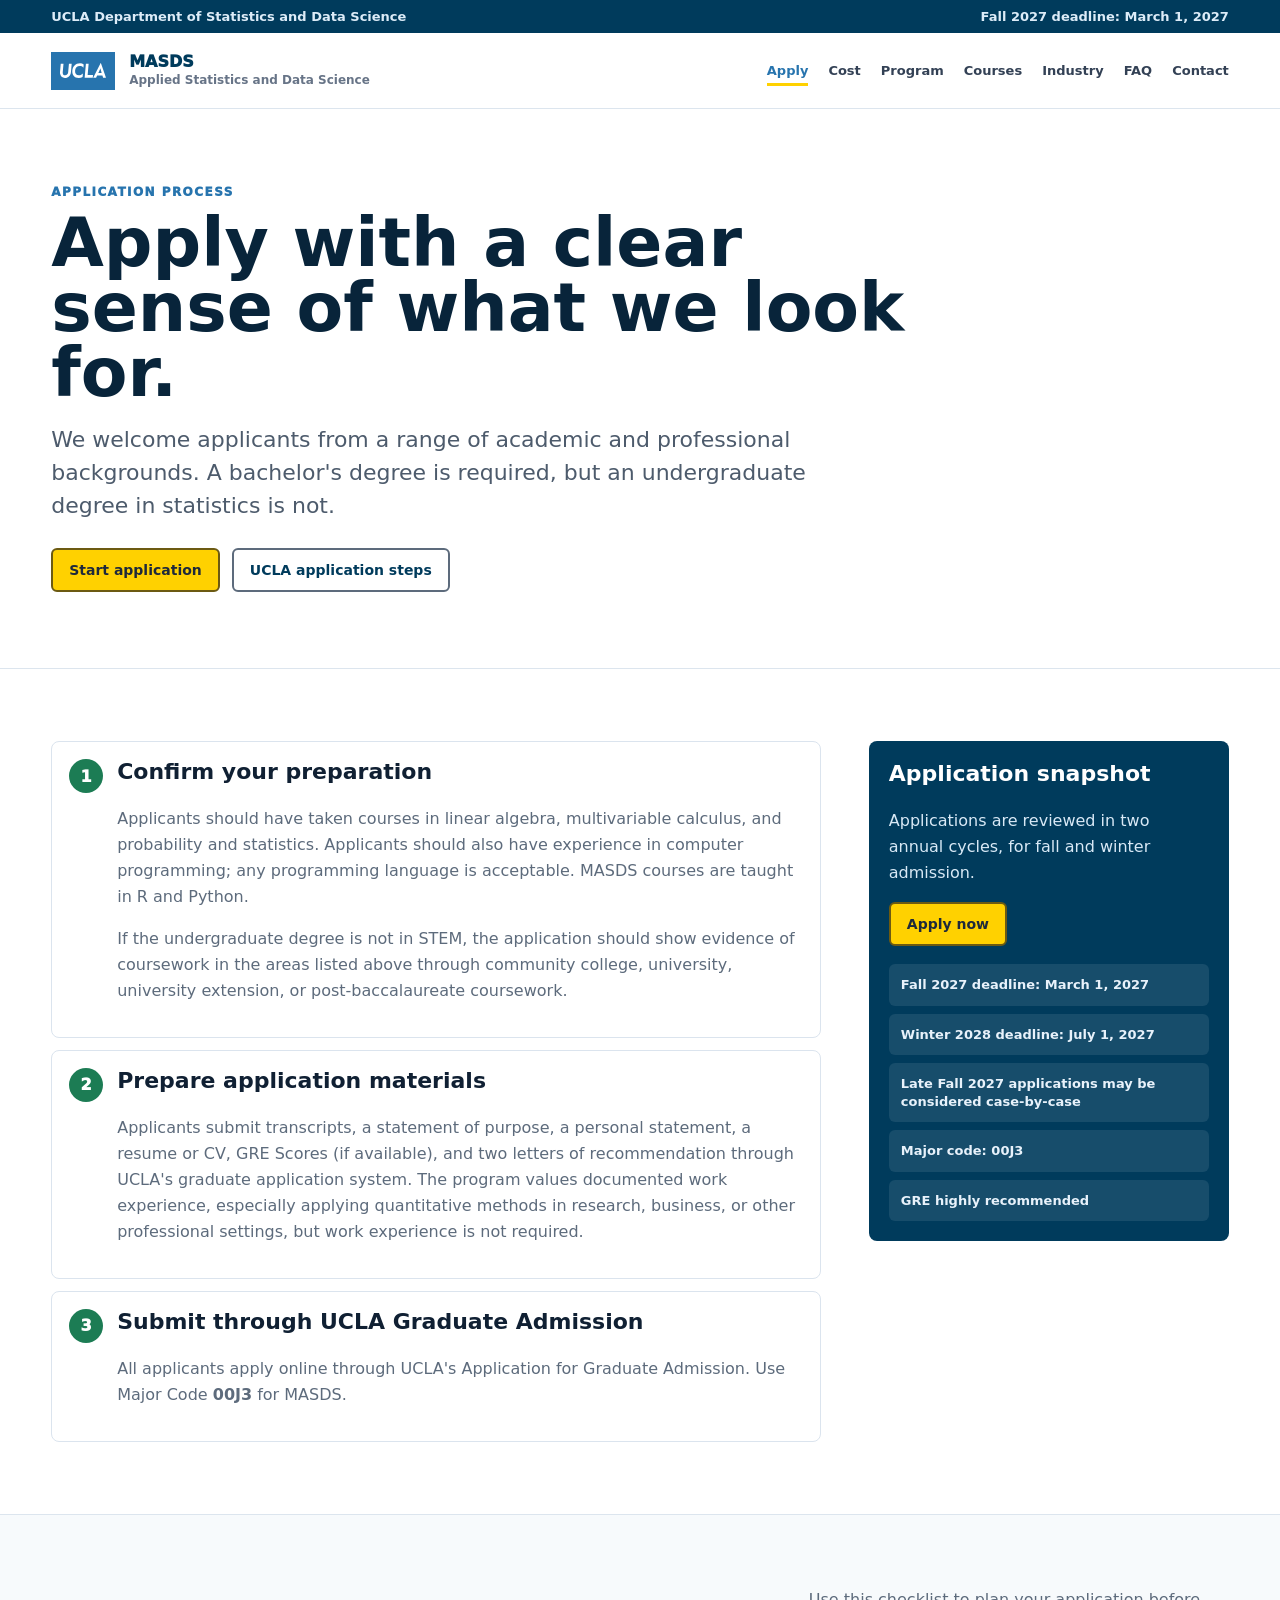
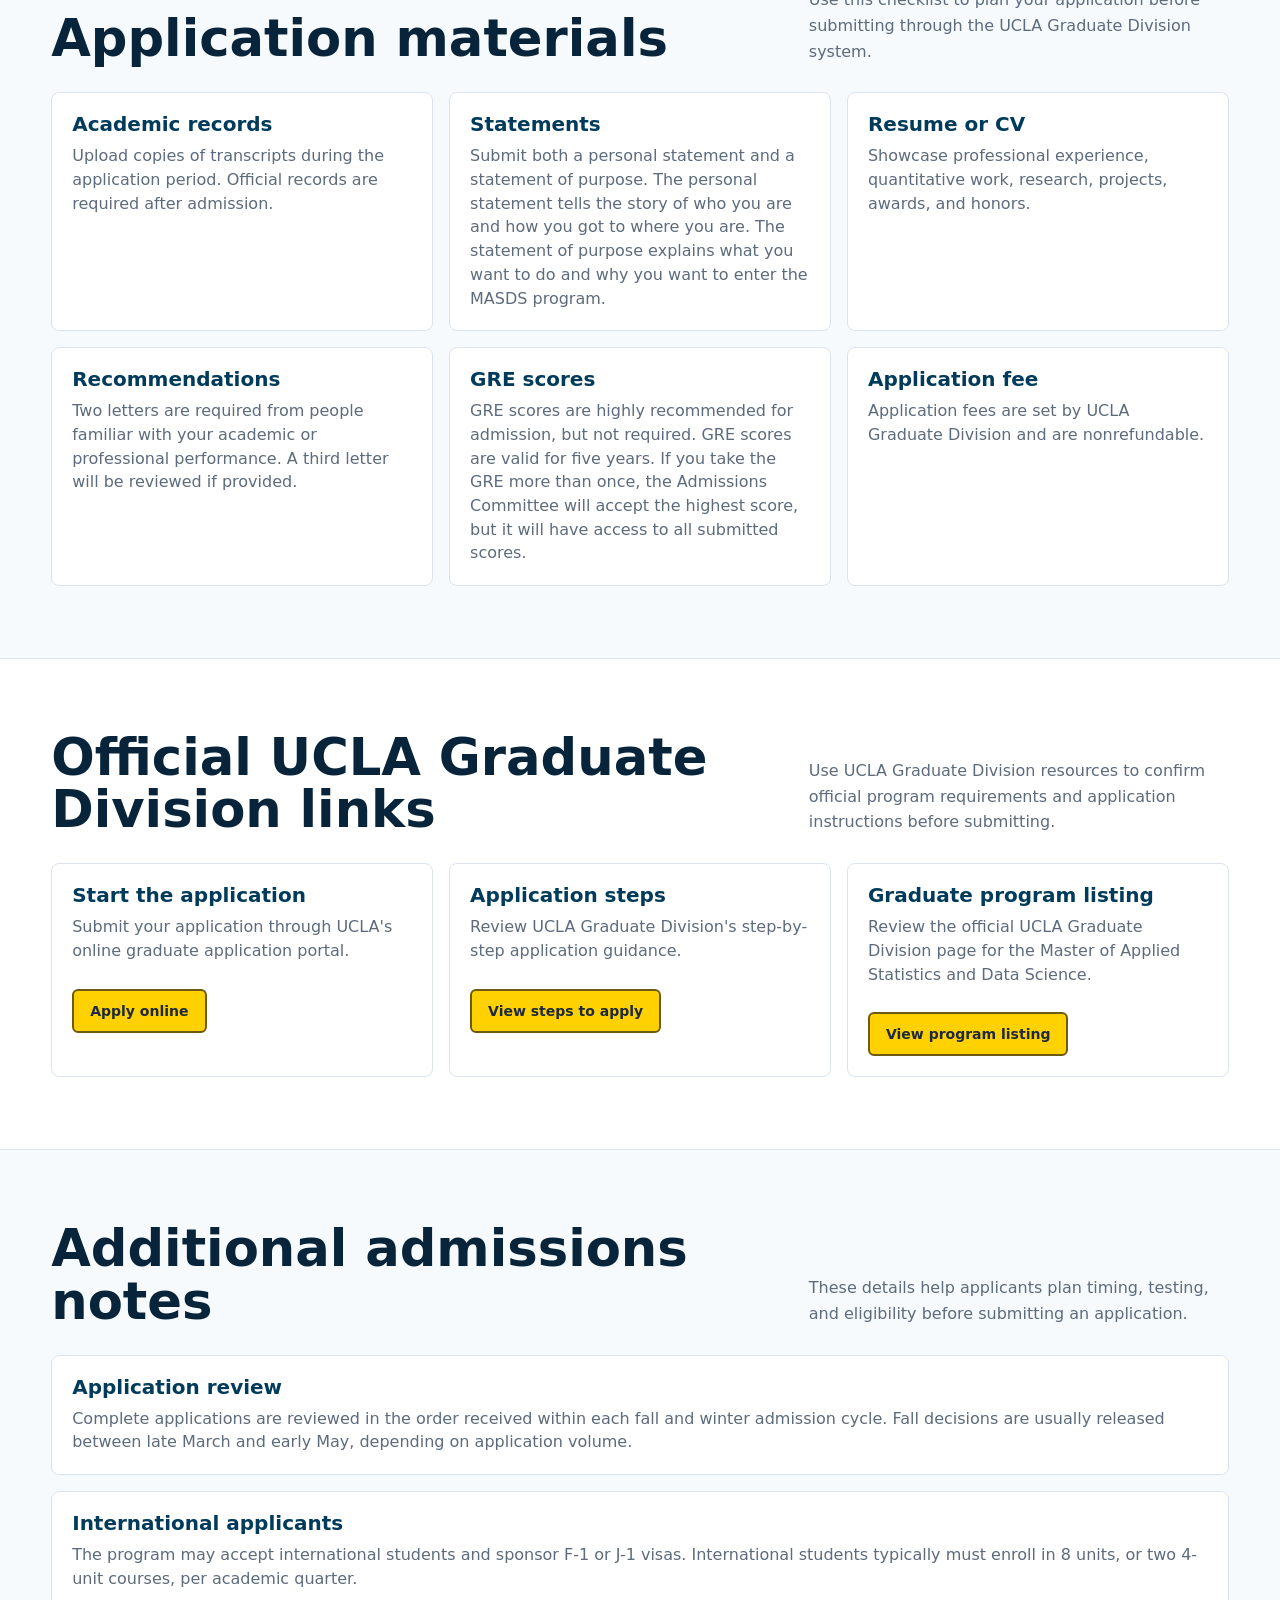
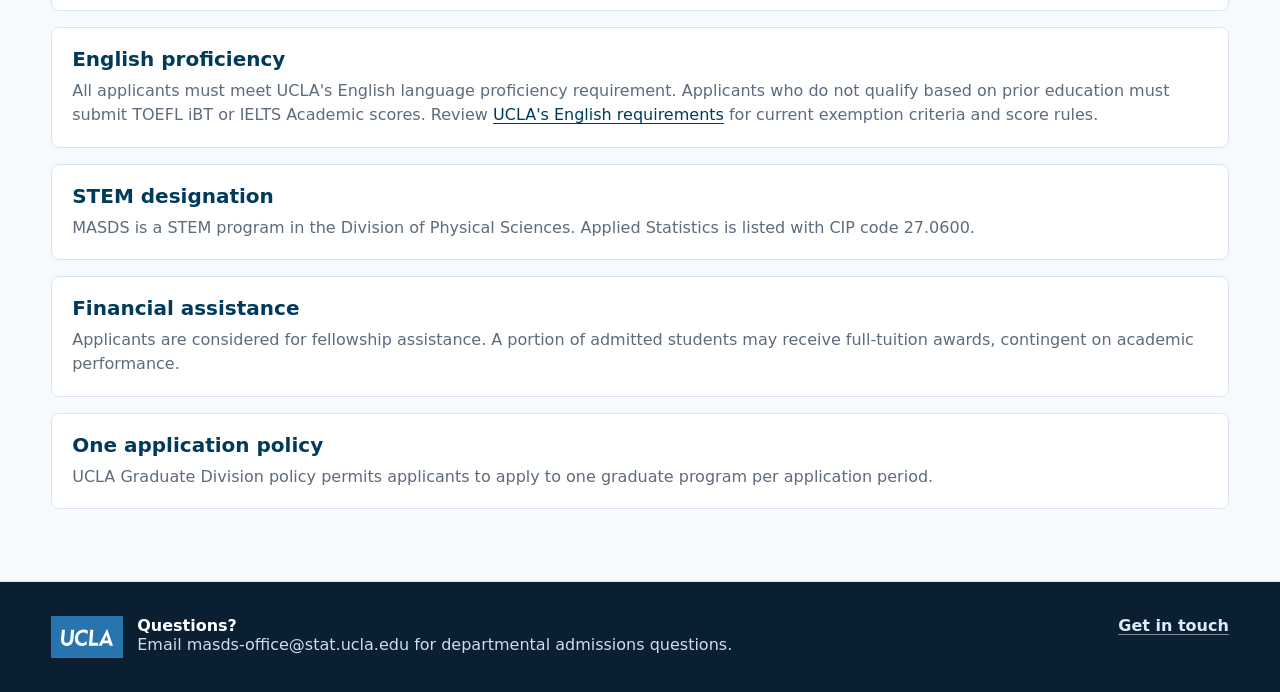
==== application-process.html @ 91e96256 "Initial commit" ====
<!doctype html>
<html lang="en">
<head>
  <meta charset="utf-8">
  <meta name="viewport" content="width=device-width, initial-scale=1">
  <title>Application Process | UCLA MASDS</title>
  <link rel="stylesheet" href="assets/styles.css">
</head>
<body>
  <a class="skip-link" href="#main-content">Skip to main content</a>
  <div class="topbar"><span>UCLA Department of Statistics and Data Science</span><span>Fall 2027 deadline: March 1, 2027</span></div>
  <nav class="site-nav" aria-label="Primary navigation">
    <a class="brand" href="index.html"><span class="brand-mark"><img src="assets/img/ucla-logo.svg" alt="UCLA"></span><span>MASDS <small>Applied Statistics and Data Science</small></span></a>
    <div class="nav-links">
      <a href="application-process.html" aria-current="page">Apply</a>
      <a href="cost-of-attendance.html">Cost</a>
      <a href="program-details.html">Program</a>
      <a href="available-courses.html">Courses</a>
      <a href="industry-partners.html">Industry</a>
      <a href="faq.html">FAQ</a>
      <a href="get-in-touch.html">Contact</a>
    </div>
  </nav>

  <header class="page-hero" id="main-content" tabindex="-1">
    <p class="eyebrow">Application process</p>
    <h1>Apply with a clear sense of what we look for.</h1>
    <p class="page-copy">We welcome applicants from a range of academic and professional backgrounds. A bachelor's degree is required, but an undergraduate degree in statistics is not.</p>
    <div class="hero-actions">
      <a class="button" href="https://apply.grad.ucla.edu/apply/">Start application</a>
      <a class="secondary-button" href="https://grad.ucla.edu/admissions/steps-to-apply/">UCLA application steps</a>
    </div>
  </header>

  <main>
    <section class="band">
      <h2 class="sr-only">Application steps</h2>
      <div class="layout-two">
        <ol class="checklist">
          <li class="check-row"><span class="check">1</span><div><h3>Confirm your preparation</h3><p>Applicants should have taken courses in linear algebra, multivariable calculus, and probability and statistics. Applicants should also have experience in computer programming; any programming language is acceptable. MASDS courses are taught in R and Python.</p><p>If the undergraduate degree is not in STEM, the application should show evidence of coursework in the areas listed above through community college, university, university extension, or post-baccalaureate coursework.</p></div></li>
          <li class="check-row"><span class="check">2</span><div><h3>Prepare application materials</h3><p>Applicants submit transcripts, a statement of purpose, a personal statement, a resume or CV, GRE Scores (if available), and two letters of recommendation through UCLA's graduate application system. The program values documented work experience, especially applying quantitative methods in research, business, or other professional settings, but work experience is not required.</p></div></li>
          <li class="check-row"><span class="check">3</span><div><h3>Submit through UCLA Graduate Admission</h3><p>All applicants apply online through UCLA's Application for Graduate Admission. Use Major Code <strong>00J3</strong> for MASDS.</p></div></li>
        </ol>
        <aside class="side-card">
          <h3>Application snapshot</h3>
          <p>Applications are reviewed in two annual cycles, for fall and winter admission.</p>
          <a class="button" href="https://apply.grad.ucla.edu/apply/">Apply now</a>
          <div class="mini-list">
            <div>Fall 2027 deadline: March 1, 2027</div>
            <div>Winter 2028 deadline: July 1, 2027</div>
            <div>Late Fall 2027 applications may be considered case-by-case</div>
            <div>Major code: 00J3</div>
            <div>GRE highly recommended</div>
          </div>
        </aside>
      </div>
    </section>

    <section class="band alt">
      <div class="section-head">
        <h2>Application materials</h2>
        <p>Use this checklist to plan your application before submitting through the UCLA Graduate Division system.</p>
      </div>
      <div class="card-grid">
        <article class="card"><strong>Academic records</strong><span>Upload copies of transcripts during the application period. Official records are required after admission.</span></article>
        <article class="card"><strong>Statements</strong><span>Submit both a personal statement and a statement of purpose. The personal statement tells the story of who you are and how you got to where you are. The statement of purpose explains what you want to do and why you want to enter the MASDS program.</span></article>
        <article class="card"><strong>Resume or CV</strong><span>Showcase professional experience, quantitative work, research, projects, awards, and honors.</span></article>
        <article class="card"><strong>Recommendations</strong><span>Two letters are required from people familiar with your academic or professional performance. A third letter will be reviewed if provided.</span></article>
        <article class="card"><strong>GRE scores</strong><span>GRE scores are highly recommended for admission, but not required. GRE scores are valid for five years. If you take the GRE more than once, the Admissions Committee will accept the highest score, but it will have access to all submitted scores.</span></article>
        <article class="card"><strong>Application fee</strong><span>Application fees are set by UCLA Graduate Division and are nonrefundable.</span></article>
      </div>
    </section>

    <section class="band">
      <div class="section-head">
        <h2>Official UCLA Graduate Division links</h2>
        <p>Use UCLA Graduate Division resources to confirm official program requirements and application instructions before submitting.</p>
      </div>
      <div class="card-grid">
        <article class="card"><strong>Start the application</strong><span>Submit your application through UCLA's online graduate application portal.</span><div class="section-actions"><a class="button" href="https://apply.grad.ucla.edu/apply/">Apply online</a></div></article>
        <article class="card"><strong>Application steps</strong><span>Review UCLA Graduate Division's step-by-step application guidance.</span><div class="section-actions"><a class="button" href="https://grad.ucla.edu/admissions/steps-to-apply/">View steps to apply</a></div></article>
        <article class="card"><strong>Graduate program listing</strong><span>Review the official UCLA Graduate Division page for the Master of Applied Statistics and Data Science.</span><div class="section-actions"><a class="button" href="https://grad.ucla.edu/programs/physical-sciences/statistics-and-data-science-department/statistics-master-of-applied-statistics-and-data-science/">View program listing</a></div></article>
      </div>
    </section>

    <section class="band alt">
      <div class="section-head">
        <h2>Additional admissions notes</h2>
        <p>These details help applicants plan timing, testing, and eligibility before submitting an application.</p>
      </div>
      <div class="card-grid vertical-card-grid">
        <article class="card"><strong>Application review</strong><span>Complete applications are reviewed in the order received within each fall and winter admission cycle. Fall decisions are usually released between late March and early May, depending on application volume.</span></article>
        <article class="card"><strong>International applicants</strong><span>The program may accept international students and sponsor F-1 or J-1 visas. International students typically must enroll in 8 units, or two 4-unit courses, per academic quarter.</span></article>
        <article class="card"><strong>English proficiency</strong><span>All applicants must meet UCLA's English language proficiency requirement. Applicants who do not qualify based on prior education must submit TOEFL iBT or IELTS Academic scores. Review <a href="https://grad.ucla.edu/admissions/english-requirements/">UCLA's English requirements</a> for current exemption criteria and score rules.</span></article>
        <article class="card"><strong>STEM designation</strong><span>MASDS is a STEM program in the Division of Physical Sciences. Applied Statistics is listed with CIP code 27.0600.</span></article>
        <article class="card"><strong>Financial assistance</strong><span>Applicants are considered for fellowship assistance. A portion of admitted students may receive full-tuition awards, contingent on academic performance.</span></article>
        <article class="card"><strong>One application policy</strong><span>UCLA Graduate Division policy permits applicants to apply to one graduate program per application period.</span></article>
      </div>
    </section>
  </main>

  <footer class="footer"><div class="footer-grid"><div class="footer-brand"><span class="footer-logo"><img src="assets/img/ucla-logo.svg" alt=""></span><div><strong>Questions?</strong><br>Email masds-office@stat.ucla.edu for departmental admissions questions.</div></div><a href="get-in-touch.html">Get in touch</a></div></footer>
</body>
</html>
---- assets/styles.css ----
:root {
  --ucla-blue: #2774ae;
  --ucla-dark-blue: #003b5c;
  --ucla-gold: #ffd100;
  --ink: #102033;
  --muted: #5d6b7c;
  --line: #dce5ee;
  --paper: #f6f8fb;
  --white: #ffffff;
  --green: #1c7c54;
  --red: #b8462d;
  --teal: #006c78;
  --purple: #5a4b81;
  font-family: Inter, ui-sans-serif, system-ui, -apple-system, BlinkMacSystemFont, "Segoe UI", sans-serif;
}

* {
  box-sizing: border-box;
}

html {
  scroll-behavior: smooth;
}

body {
  margin: 0;
  color: var(--ink);
  background: var(--paper);
}

img,
iframe {
  max-width: 100%;
}

a {
  color: inherit;
  text-decoration: none;
}

.skip-link {
  position: fixed;
  top: 10px;
  left: 10px;
  z-index: 1000;
  padding: 12px 16px;
  border: 3px solid var(--ucla-gold);
  border-radius: 6px;
  background: var(--ucla-dark-blue);
  color: var(--white);
  font-weight: 900;
  transform: translateY(-200%);
}

.skip-link:focus {
  transform: translateY(0);
}

.sr-only {
  position: absolute !important;
  width: 1px !important;
  height: 1px !important;
  padding: 0 !important;
  margin: -1px !important;
  overflow: hidden !important;
  clip: rect(0, 0, 0, 0) !important;
  white-space: nowrap !important;
  border: 0 !important;
}

:focus-visible {
  outline: 3px solid var(--white);
  outline-offset: 2px;
  box-shadow: 0 0 0 6px var(--ucla-dark-blue);
}

main a:not(.button):not(.secondary-button):not(.dark-button):not(.partner-link),
.page-hero a:not(.button):not(.secondary-button):not(.dark-button) {
  color: var(--ucla-dark-blue);
  text-decoration-line: underline;
  text-decoration-color: currentColor;
  text-decoration-thickness: .08em;
  text-underline-offset: .18em;
  transition: color .18s ease, text-decoration-color .18s ease;
}

main a:not(.button):not(.secondary-button):not(.dark-button):not(.partner-link):hover,
.page-hero a:not(.button):not(.secondary-button):not(.dark-button):hover {
  color: var(--ucla-blue);
  text-decoration-color: currentColor;
}

p {
  color: var(--muted);
  line-height: 1.62;
}

.topbar {
  display: flex;
  flex-wrap: wrap;
  justify-content: space-between;
  gap: 18px;
  padding: 9px clamp(18px, 4vw, 56px);
  background: var(--ucla-dark-blue);
  color: #dcecf8;
  font-size: 13px;
  font-weight: 750;
}

.topbar span {
  white-space: normal;
}

.site-nav {
  position: sticky;
  top: 0;
  z-index: 20;
  display: flex;
  flex-wrap: wrap;
  align-items: center;
  justify-content: space-between;
  gap: 20px;
  min-height: 76px;
  padding: 10px clamp(18px, 4vw, 56px);
  background: rgba(255, 255, 255, .96);
  border-bottom: 1px solid var(--line);
  backdrop-filter: blur(16px);
}

.brand {
  display: flex;
  align-items: center;
  gap: 14px;
  min-width: 260px;
  color: var(--ucla-dark-blue);
  font-weight: 950;
  line-height: 1.05;
}

.brand-mark {
  display: grid;
  place-items: center;
  flex: 0 0 auto;
  width: 64px;
  height: 38px;
  padding: 8px 9px;
  background: var(--ucla-blue);
}

.brand-mark img,
.footer-logo img {
  display: block;
  width: 100%;
  height: auto;
}

.brand small {
  display: block;
  margin-top: 3px;
  color: #677487;
  font-size: 12px;
  font-weight: 800;
}

.brand > span:last-child {
  min-width: 0;
}

.nav-links {
  display: flex;
  flex-wrap: wrap;
  align-items: center;
  justify-content: flex-end;
  gap: clamp(10px, 1.6vw, 20px);
  flex: 1 1 520px;
  min-width: 260px;
  max-width: 100%;
  overflow-x: visible;
  color: #334155;
  font-size: 13px;
  font-weight: 850;
}

.nav-links a {
  flex: 0 0 auto;
  padding: 8px 0;
}

.nav-links a[aria-current="page"] {
  color: var(--ucla-blue);
  box-shadow: inset 0 -3px 0 var(--ucla-gold);
}

.button,
.secondary-button,
.dark-button {
  display: inline-flex;
  align-items: center;
  justify-content: center;
  min-height: 44px;
  padding: 11px 16px;
  border-radius: 6px;
  border: 2px solid transparent;
  font-weight: 900;
  font-size: 14px;
  white-space: normal;
  text-align: center;
}

.button {
  background: var(--ucla-gold);
  color: #1e293b;
  border-color: #6c5a12;
}

.secondary-button {
  background: #fff;
  color: var(--ucla-dark-blue);
  border-color: var(--muted);
}

.dark-button {
  background: var(--ucla-dark-blue);
  color: #fff;
}

.hero {
  display: grid;
  grid-template-columns: minmax(0, 1fr) minmax(320px, 430px);
  gap: clamp(28px, 5vw, 70px);
  align-items: center;
  padding: clamp(44px, 7vw, 90px) clamp(18px, 4vw, 56px) 42px;
  background:
    linear-gradient(135deg, rgba(39, 116, 174, .12), rgba(255, 255, 255, .95) 42%),
    #fff;
  border-bottom: 1px solid var(--line);
}

.home-hero {
  background:
    linear-gradient(90deg, rgba(255, 255, 255, .98) 0%, rgba(255, 255, 255, .94) 46%, rgba(246, 248, 251, .72) 68%, rgba(246, 248, 251, .22) 100%),
    url("img/home-hero-royce.jpg");
  background-size: cover;
  background-position: center;
}

.page-hero {
  padding: clamp(40px, 7vw, 76px) clamp(18px, 4vw, 56px);
  background: #fff;
  border-bottom: 1px solid var(--line);
}

.eyebrow {
  margin: 0 0 12px;
  color: var(--ucla-blue);
  font-size: 12px;
  line-height: 1.2;
  text-transform: uppercase;
  letter-spacing: .12em;
  font-weight: 950;
}

h1,
h2,
h3,
p {
  margin-top: 0;
}

h1 {
  max-width: 880px;
  margin-bottom: 18px;
  color: #08243a;
  font-size: clamp(42px, 7vw, 78px);
  line-height: .95;
}

.page-hero h1 {
  font-size: clamp(38px, 6vw, 68px);
}

h2 {
  color: #08243a;
  font-size: clamp(30px, 4vw, 52px);
  line-height: 1.02;
}

h3 {
  color: #102033;
  font-size: 22px;
  line-height: 1.15;
}

.hero-copy,
.page-copy {
  max-width: 760px;
  margin-bottom: 0;
  color: #4d5b6c;
  font-size: clamp(18px, 2vw, 22px);
  line-height: 1.5;
}

.hero-actions,
.section-actions {
  display: flex;
  flex-wrap: wrap;
  gap: 12px;
  margin-top: 26px;
}

.deadline-panel,
.side-card,
.info-card {
  border-radius: 8px;
}

.info-card p {
  margin: 0;
}

.deadline-panel {
  align-self: stretch;
  display: grid;
  align-content: start;
  gap: 16px;
  padding: 22px;
  background: #fff;
  border: 1px solid #d4dde8;
  box-shadow: 0 18px 60px rgba(15, 35, 55, .12);
}

.deadline-date {
  padding: 18px;
  border-radius: 6px;
  background: #fff7dc;
  border: 1px solid #f2d55f;
}

.deadline-date span,
.small-label {
  display: block;
  color: #6c5a12;
  font-size: 12px;
  font-weight: 950;
  text-transform: uppercase;
  letter-spacing: .1em;
}

.deadline-date strong {
  display: block;
  margin-top: 8px;
  color: var(--red);
  font-size: clamp(30px, 4vw, 40px);
  line-height: .95;
}

.fact-grid,
.stat-grid,
.card-grid,
.partner-grid {
  display: grid;
  grid-template-columns: repeat(3, minmax(0, 1fr));
  gap: 16px;
}

.partner-organization {
  display: grid;
  grid-template-rows: 180px auto;
  gap: 16px;
  align-items: start;
  text-align: center;
}

.partner-logo {
  position: relative;
  display: grid;
  place-items: center;
  width: 100%;
  height: 180px;
  overflow: hidden;
  border: 1px solid var(--line);
  border-radius: 6px;
  background: #f8fafc;
}

.partner-logo img {
  position: absolute;
  top: 16px;
  left: 16px;
  display: block;
  width: calc(100% - 32px);
  height: calc(100% - 32px);
  max-width: none;
  object-fit: contain;
  object-position: center;
}

.partner-organization strong {
  align-self: center;
  font-size: 17px;
}

.partner-link {
  color: inherit;
  text-decoration: none;
  transition: border-color .18s ease, box-shadow .18s ease, transform .18s ease;
}

.partner-link:hover {
  border-color: rgba(39, 116, 174, .5);
  box-shadow: 0 10px 24px rgba(15, 35, 55, .1);
  transform: translateY(-2px);
}

.partner-link:hover strong {
  color: var(--ucla-blue);
}

.partner-link:focus-visible {
  outline: 3px solid var(--white);
  outline-offset: 2px;
  box-shadow: 0 0 0 6px var(--ucla-dark-blue);
}

.vertical-card-grid {
  grid-template-columns: 1fr;
}

.schedule-grid {
  grid-template-columns: repeat(2, minmax(0, 1fr));
  gap: 24px;
}

.photo-grid {
  display: grid;
  grid-template-columns: repeat(3, minmax(0, 1fr));
  gap: 16px;
  margin-top: 28px;
}

.fact-grid {
  grid-template-columns: 1fr 1fr;
  gap: 10px;
}

.fact,
.card,
.stat,
.partner-card,
.course-card,
.contact-card {
  padding: 20px;
  border-radius: 8px;
  background: #fff;
  border: 1px solid #dbe4ee;
}

.fact {
  min-height: 106px;
  padding: 14px;
  background: #f7fafc;
}

.fact strong,
.stat strong {
  display: block;
  color: var(--ucla-dark-blue);
  font-size: 22px;
  line-height: 1.08;
}

.fact span,
.stat span,
.card span,
.partner-card span,
.course-card span,
.contact-card span {
  display: block;
  margin-top: 8px;
  color: var(--muted);
  line-height: 1.48;
}

.band {
  padding: clamp(34px, 6vw, 72px) clamp(18px, 4vw, 56px);
  border-bottom: 1px solid var(--line);
  background: #fff;
}

.band.alt {
  background: #f7fafc;
}

.section-head {
  display: grid;
  grid-template-columns: minmax(0, 1fr) minmax(260px, 420px);
  gap: 28px;
  align-items: end;
  margin-bottom: 28px;
}

.section-head h2,
.section-head p {
  margin-bottom: 0;
}

.comparison-intro {
  max-width: 900px;
  margin-bottom: 28px;
}

.comparison-intro h3 {
  margin-bottom: 10px;
}

.comparison-intro p {
  margin-bottom: 0;
}

.resource-intro {
  max-width: 900px;
  margin-bottom: 28px;
}

.resource-intro h2 {
  margin-bottom: 12px;
}

.resource-intro p {
  margin-bottom: 0;
}

.resource-list {
  margin: 16px 0 0;
  padding-left: 20px;
  color: var(--muted);
}

.resource-list li {
  line-height: 1.48;
}

.resource-list li + li {
  margin-top: 14px;
}

.resource-list a {
  font-weight: 800;
}

.fine-print {
  margin: 18px 0 0;
  color: var(--muted);
  font-size: 13px;
  line-height: 1.5;
}

.card strong,
.partner-card strong,
.course-card strong,
.contact-card strong {
  display: block;
  color: var(--ucla-dark-blue);
  font-size: 20px;
  line-height: 1.15;
}

.card.accent-blue {
  border-top: 5px solid var(--ucla-blue);
}

.card.accent-gold {
  border-top: 5px solid var(--ucla-gold);
}

.card.accent-green {
  border-top: 5px solid var(--green);
}

.layout-two {
  display: grid;
  grid-template-columns: minmax(0, 1fr) 360px;
  gap: clamp(24px, 4vw, 48px);
  align-items: start;
}

.side-card {
  position: sticky;
  top: 100px;
  padding: 20px;
  background: var(--ucla-dark-blue);
  color: #fff;
}

.side-card h3,
.side-card p {
  color: #fff;
}

.side-card p {
  color: #d8e9f6;
}

.mini-list {
  display: grid;
  gap: 8px;
  margin-top: 18px;
}

.mini-list div {
  padding: 12px;
  border-radius: 6px;
  background: rgba(255, 255, 255, .09);
  color: #e8f2fb;
  font-size: 13px;
  line-height: 1.35;
  font-weight: 750;
}

.checklist,
.stack {
  display: grid;
  gap: 12px;
}

.checklist {
  margin: 0;
  padding: 0;
  list-style: none;
}

.check-row {
  display: grid;
  grid-template-columns: 34px 1fr;
  gap: 14px;
  padding: 17px;
  border-radius: 8px;
  background: #fff;
  border: 1px solid #dbe4ee;
}

.check {
  display: grid;
  place-items: center;
  width: 34px;
  height: 34px;
  border-radius: 50%;
  color: #fff;
  background: var(--green);
  font-weight: 950;
}

.video-feature {
  display: grid;
  grid-template-columns: minmax(0, 1.1fr) minmax(280px, .9fr);
  gap: clamp(24px, 4vw, 48px);
  align-items: center;
}

.video-frame {
  position: relative;
  overflow: hidden;
  width: 100%;
  aspect-ratio: 16 / 9;
  border-radius: 8px;
  background: #0b1f32;
  border: 1px solid #cfd9e4;
  box-shadow: 0 18px 50px rgba(15, 35, 55, .14);
}

.video-frame iframe {
  position: absolute;
  inset: 0;
  width: 100%;
  height: 100%;
  border: 0;
}

.value-panel,
.contact-band {
  display: grid;
  grid-template-columns: minmax(0, 1fr) minmax(260px, 390px);
  gap: 18px;
  align-items: stretch;
  padding: 24px;
  border-radius: 8px;
  background: #08243a;
  color: #fff;
}

.value-panel h2,
.value-panel p,
.contact-band h2,
.contact-band p {
  color: #fff;
}

.value-panel p,
.contact-band p {
  color: #d6e6f3;
}

.value-stats {
  display: grid;
  grid-template-columns: 1fr 1fr;
  gap: 10px;
}

.value-stats div {
  padding: 16px;
  border-radius: 6px;
  background: rgba(255, 255, 255, .1);
  border: 1px solid rgba(255, 255, 255, .16);
}

.value-stats strong {
  display: block;
  color: var(--ucla-gold);
  font-size: 28px;
  line-height: 1;
}

.value-stats span {
  display: block;
  margin-top: 8px;
  color: #e4edf5;
  font-size: 13px;
  line-height: 1.35;
  font-weight: 700;
}

.table-wrap {
  overflow-x: auto;
  border: 1px solid var(--line);
  border-radius: 8px;
  background: #fff;
  scrollbar-gutter: stable;
}

.table-wrap:focus-visible {
  outline: 3px solid var(--white);
  outline-offset: 2px;
  box-shadow: 0 0 0 6px var(--ucla-dark-blue);
}

.schedule-card {
  display: grid;
  align-content: start;
  gap: 14px;
  padding: 24px;
}

.schedule-card strong,
.schedule-card span {
  margin: 0;
}

.schedule-table table {
  min-width: 0;
}

.schedule-table th,
.schedule-table td {
  padding: 12px 14px;
}

.faq-list {
  display: grid;
  gap: 12px;
}

.faq-list details {
  border: 1px solid var(--line);
  border-radius: 8px;
  background: #fff;
  overflow: hidden;
}

.faq-list summary {
  cursor: pointer;
  padding: 18px 20px;
  color: var(--ucla-dark-blue);
  font-weight: 900;
  line-height: 1.35;
}

.faq-list summary:focus-visible {
  outline: 3px solid var(--ucla-dark-blue);
  outline-offset: -4px;
  box-shadow: none;
}

.faq-list details[open] summary {
  border-bottom: 1px solid var(--line);
  background: #eef5fb;
}

.faq-answer {
  padding: 18px 20px 20px;
}

.faq-answer p:last-child {
  margin-bottom: 0;
}

table {
  width: 100%;
  min-width: 720px;
  border-collapse: collapse;
}

th,
td {
  padding: 14px 16px;
  border-bottom: 1px solid var(--line);
  text-align: left;
  vertical-align: top;
}

th {
  color: #08243a;
  background: #eef5fb;
  font-size: 13px;
  text-transform: uppercase;
  letter-spacing: .08em;
}

tr:last-child td {
  border-bottom: 0;
}

.comparison-highlight td {
  background: #e6f2fa;
}

.pill {
  display: inline-flex;
  align-items: center;
  min-height: 28px;
  padding: 5px 9px;
  border-radius: 999px;
  background: #eef6fb;
  color: var(--ucla-dark-blue);
  font-size: 12px;
  font-weight: 950;
  white-space: nowrap;
}

.placeholder-image {
  display: grid;
  place-items: center;
  min-height: 320px;
  border-radius: 8px;
  color: #dcecf8;
  background:
    linear-gradient(135deg, rgba(0, 59, 92, .88), rgba(39, 116, 174, .68)),
    repeating-linear-gradient(45deg, rgba(255, 255, 255, .08) 0 1px, transparent 1px 16px);
  text-align: center;
  padding: 24px;
  font-weight: 900;
}

.image-card {
  margin: 0;
  overflow: hidden;
  border-radius: 8px;
  background: #fff;
  border: 1px solid var(--line);
  box-shadow: 0 16px 44px rgba(15, 35, 55, .1);
}

.photo-grid .image-card {
  min-height: 100%;
}

.image-card img {
  display: block;
  width: 100%;
  height: auto;
  object-fit: cover;
}

.photo-grid .image-card img {
  aspect-ratio: 4 / 3;
  height: 100%;
}

.image-card.wide img {
  aspect-ratio: 16 / 10;
}

.image-card.square img {
  aspect-ratio: 1 / 1;
}

.image-card.tall img {
  aspect-ratio: 4 / 5;
}

.image-card figcaption {
  padding: 12px 14px;
  color: var(--muted);
  font-size: 13px;
  line-height: 1.4;
  font-weight: 700;
}

.footer {
  padding: 34px clamp(18px, 4vw, 56px);
  background: #0b1f32;
  color: #cdddea;
}

.footer-grid {
  display: grid;
  grid-template-columns: minmax(0, 1fr) auto;
  gap: 24px;
  align-items: start;
}

.footer-brand {
  display: flex;
  align-items: flex-start;
  gap: 14px;
}

.footer-logo {
  display: grid;
  place-items: center;
  flex: 0 0 auto;
  width: 72px;
  height: 42px;
  padding: 9px 10px;
  background: var(--ucla-blue);
}

.footer strong {
  color: #fff;
}

.footer a {
  color: #dcecf8;
  font-weight: 800;
  text-decoration-line: underline;
  text-decoration-color: rgba(220, 236, 248, .55);
  text-decoration-thickness: .08em;
  text-underline-offset: .18em;
  transition: color .18s ease, text-decoration-color .18s ease;
}

.footer a:hover {
  color: #fff;
  text-decoration-color: currentColor;
}

@media (max-width: 940px) {
  .hero,
  .section-head,
  .layout-two,
  .video-feature,
  .value-panel,
  .contact-band,
  .footer-grid {
    grid-template-columns: 1fr;
  }

  .card-grid,
  .schedule-grid,
  .stat-grid,
  .partner-grid,
  .photo-grid {
    grid-template-columns: 1fr;
  }

  .side-card {
    position: static;
  }
}

@media (max-width: 760px) {
  .topbar {
    display: none;
  }

  .site-nav {
    position: static;
    align-items: flex-start;
    gap: 10px;
  }

  .brand {
    min-width: 0;
  }

  .nav-links {
    flex-basis: 100%;
    justify-content: flex-start;
    padding-bottom: 4px;
  }

  .fact-grid,
  .value-stats {
    grid-template-columns: 1fr;
  }

  .hero {
    grid-template-columns: 1fr;
  }
}

@media (prefers-reduced-motion: reduce) {
  html {
    scroll-behavior: auto;
  }

  *,
  *::before,
  *::after {
    transition-duration: .01ms !important;
    animation-duration: .01ms !important;
    animation-iteration-count: 1 !important;
  }
}
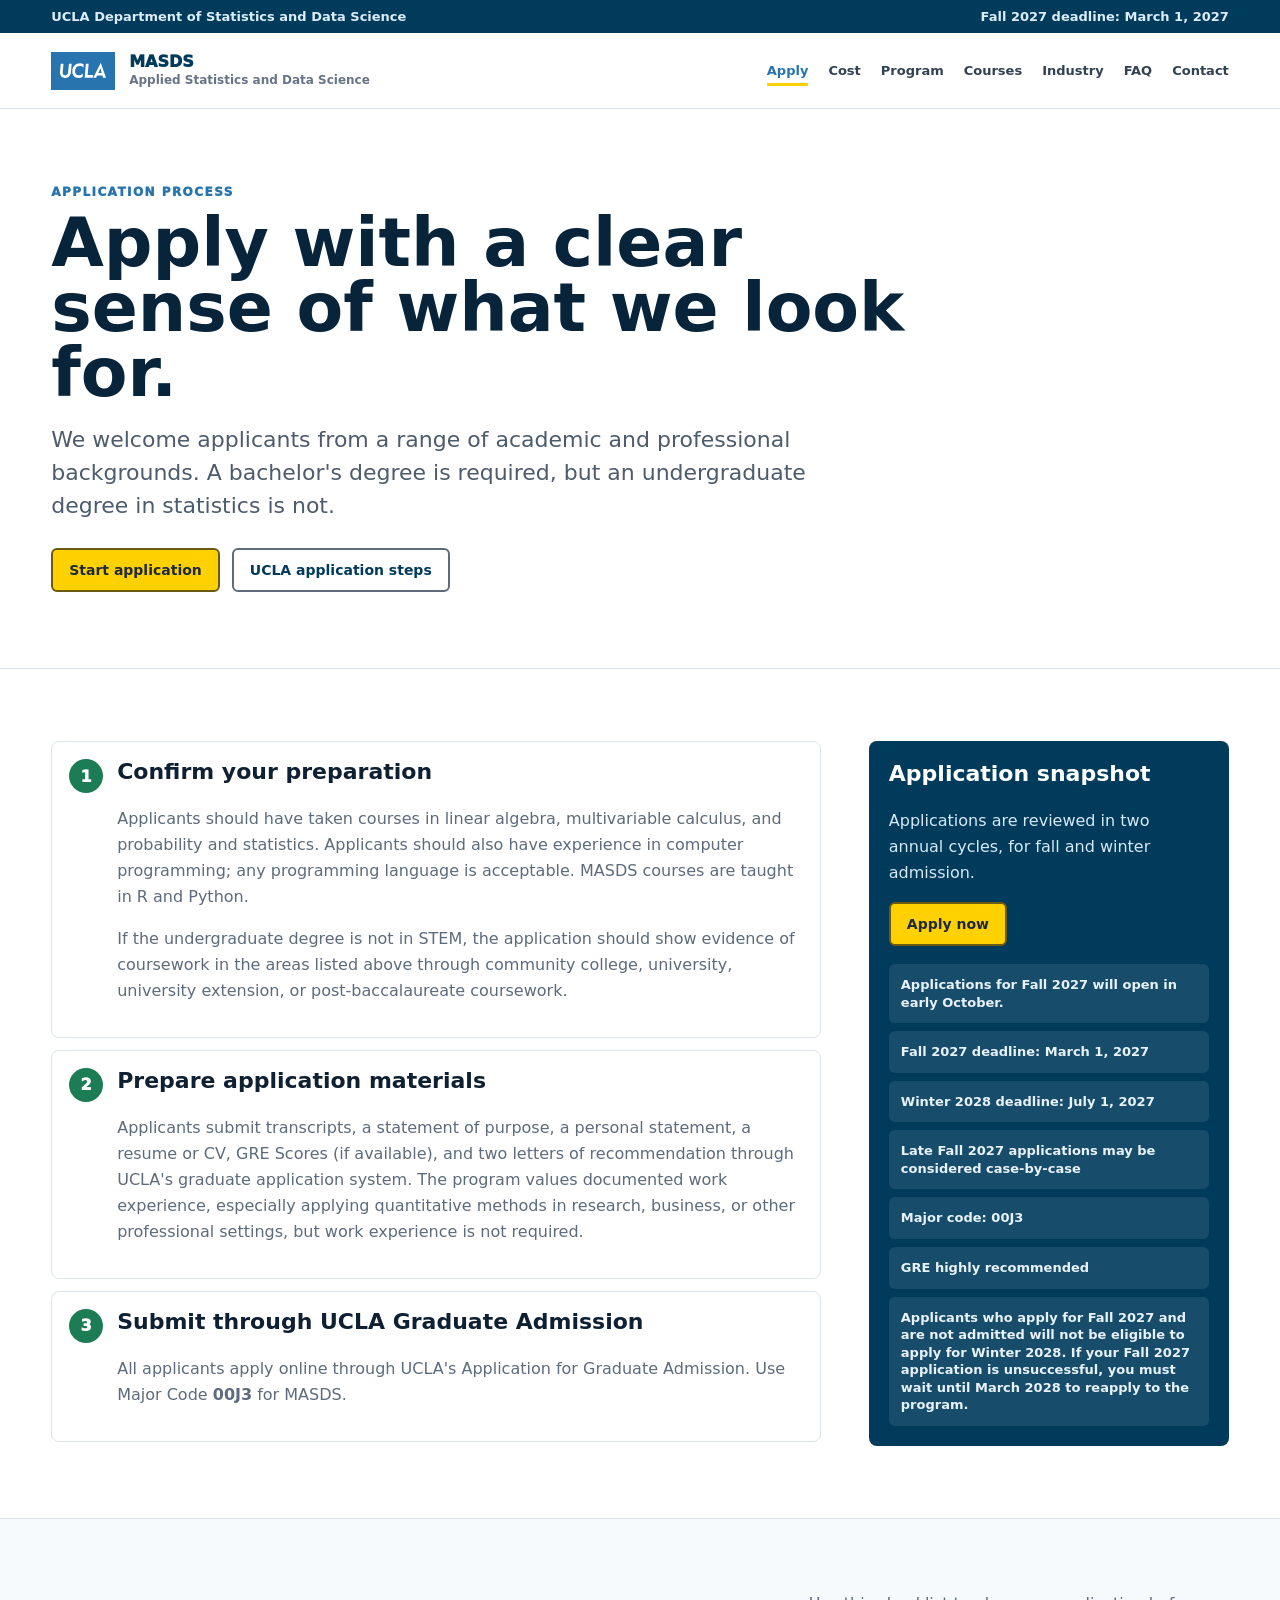
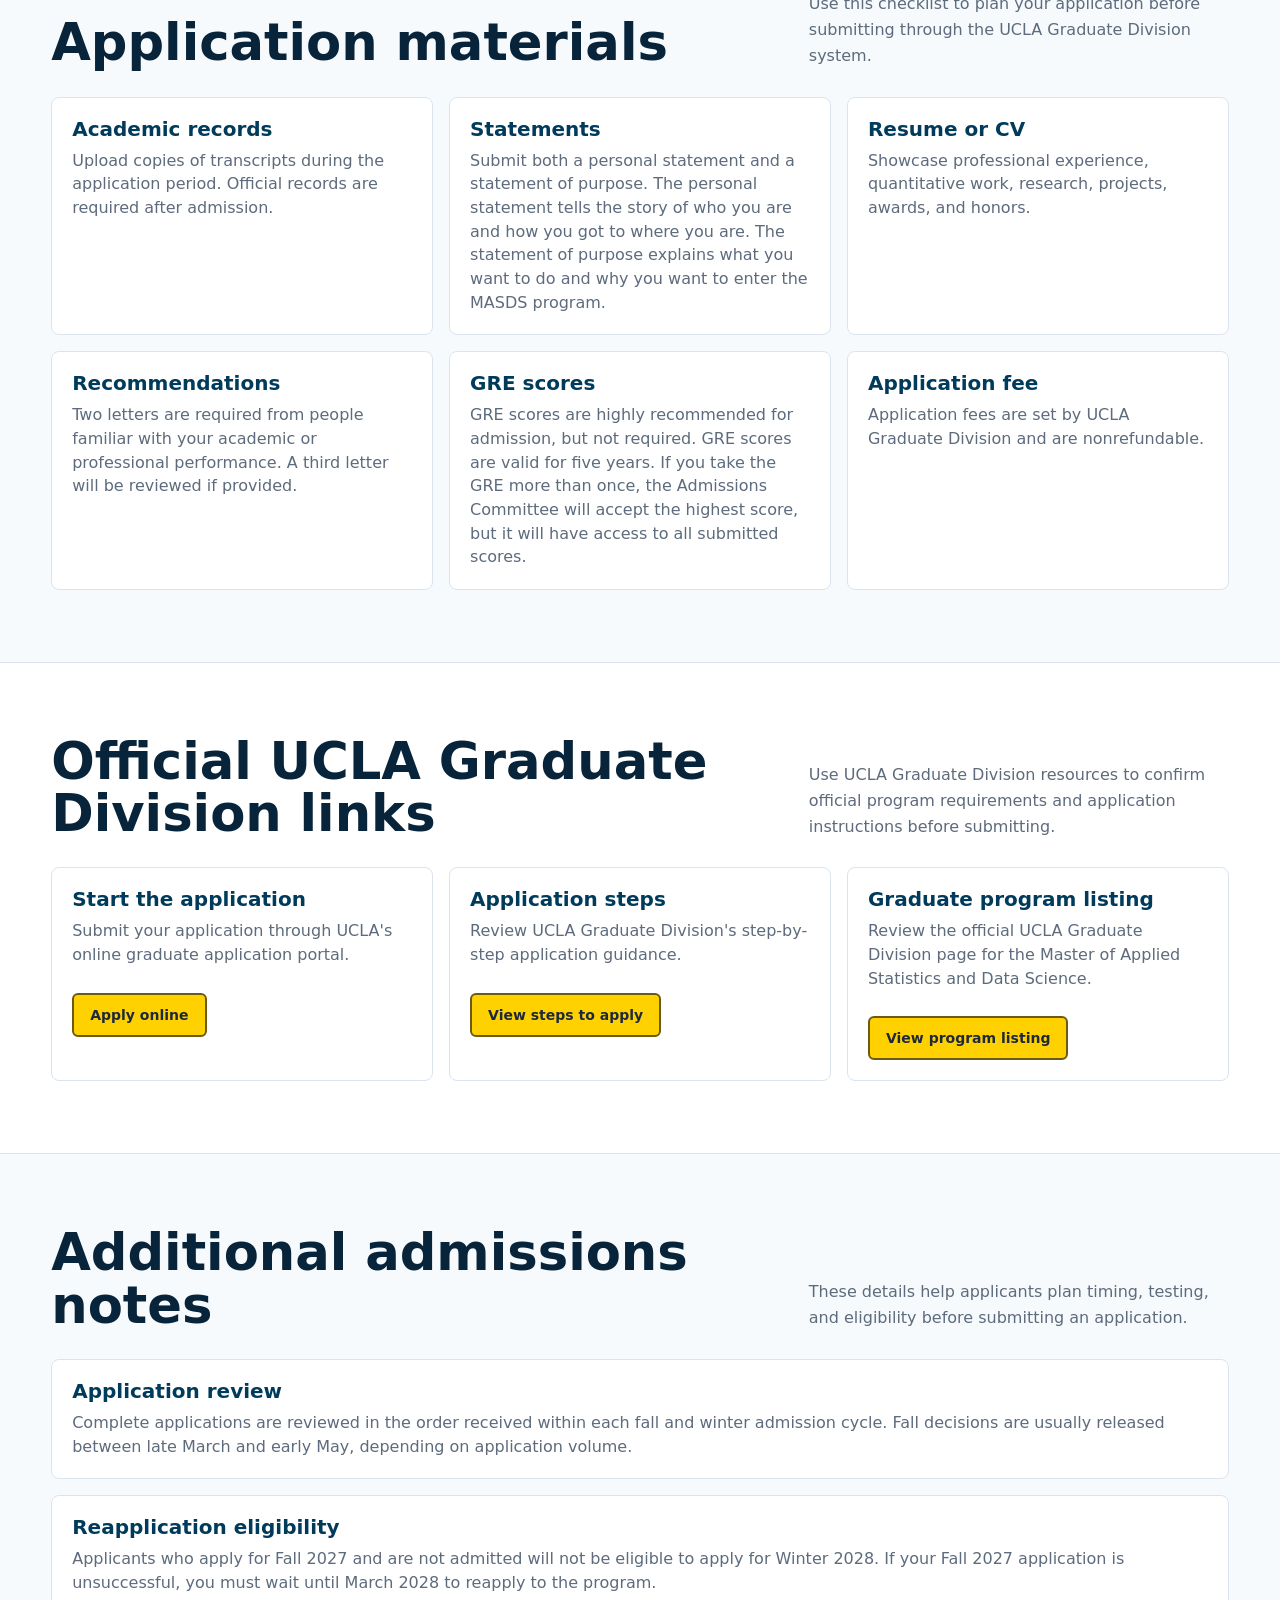
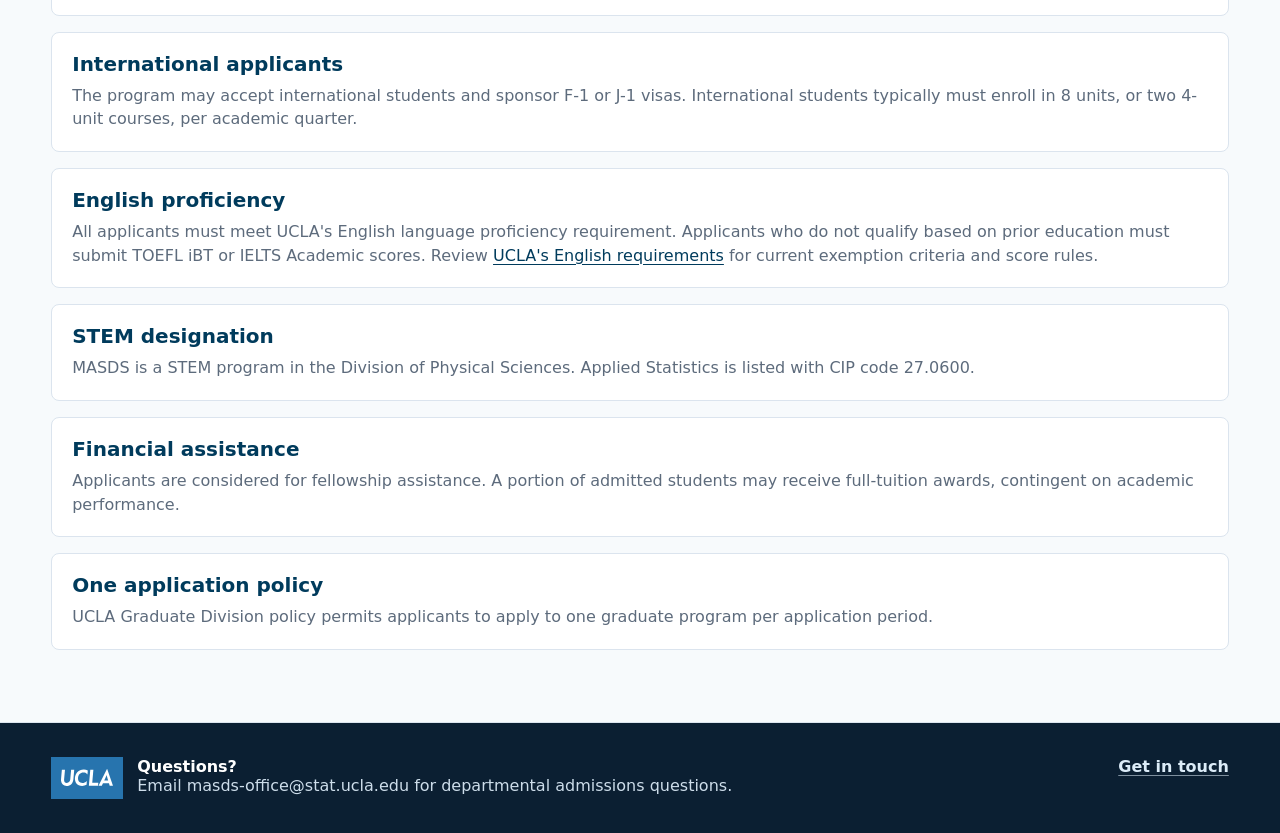
==== commit 8551cb22: "updates to FAQ and application process" ====
--- a/application-process.html
+++ b/application-process.html
@@ -42,15 +42,17 @@
           <li class="check-row"><span class="check">3</span><div><h3>Submit through UCLA Graduate Admission</h3><p>All applicants apply online through UCLA's Application for Graduate Admission. Use Major Code <strong>00J3</strong> for MASDS.</p></div></li>
         </ol>
         <aside class="side-card">
-          <h3>Application snapshot</h3>
+          <h3>Application snapshot</h3>
           <p>Applications are reviewed in two annual cycles, for fall and winter admission.</p>
-          <a class="button" href="https://apply.grad.ucla.edu/apply/">Apply now</a>
-          <div class="mini-list">
+          <a class="button" href="https://apply.grad.ucla.edu/apply/">Apply now</a>
+          <div class="mini-list">
+            <div>Applications for Fall 2027 will open in early October.</div>
             <div>Fall 2027 deadline: March 1, 2027</div>
             <div>Winter 2028 deadline: July 1, 2027</div>
             <div>Late Fall 2027 applications may be considered case-by-case</div>
-            <div>Major code: 00J3</div>
-            <div>GRE highly recommended</div>
+            <div>Major code: 00J3</div>
+            <div>GRE highly recommended</div>
+            <div>Applicants who apply for Fall 2027 and are not admitted will not be eligible to apply for Winter 2028. If your Fall 2027 application is unsuccessful, you must wait until March 2028 to reapply to the program.</div>
           </div>
         </aside>
       </div>
@@ -88,9 +90,10 @@
         <h2>Additional admissions notes</h2>
         <p>These details help applicants plan timing, testing, and eligibility before submitting an application.</p>
       </div>
-      <div class="card-grid vertical-card-grid">
+      <div class="card-grid vertical-card-grid">
         <article class="card"><strong>Application review</strong><span>Complete applications are reviewed in the order received within each fall and winter admission cycle. Fall decisions are usually released between late March and early May, depending on application volume.</span></article>
-        <article class="card"><strong>International applicants</strong><span>The program may accept international students and sponsor F-1 or J-1 visas. International students typically must enroll in 8 units, or two 4-unit courses, per academic quarter.</span></article>
+        <article class="card"><strong>Reapplication eligibility</strong><span>Applicants who apply for Fall 2027 and are not admitted will not be eligible to apply for Winter 2028. If your Fall 2027 application is unsuccessful, you must wait until March 2028 to reapply to the program.</span></article>
+        <article class="card"><strong>International applicants</strong><span>The program may accept international students and sponsor F-1 or J-1 visas. International students typically must enroll in 8 units, or two 4-unit courses, per academic quarter.</span></article>
         <article class="card"><strong>English proficiency</strong><span>All applicants must meet UCLA's English language proficiency requirement. Applicants who do not qualify based on prior education must submit TOEFL iBT or IELTS Academic scores. Review <a href="https://grad.ucla.edu/admissions/english-requirements/">UCLA's English requirements</a> for current exemption criteria and score rules.</span></article>
         <article class="card"><strong>STEM designation</strong><span>MASDS is a STEM program in the Division of Physical Sciences. Applied Statistics is listed with CIP code 27.0600.</span></article>
         <article class="card"><strong>Financial assistance</strong><span>Applicants are considered for fellowship assistance. A portion of admitted students may receive full-tuition awards, contingent on academic performance.</span></article>
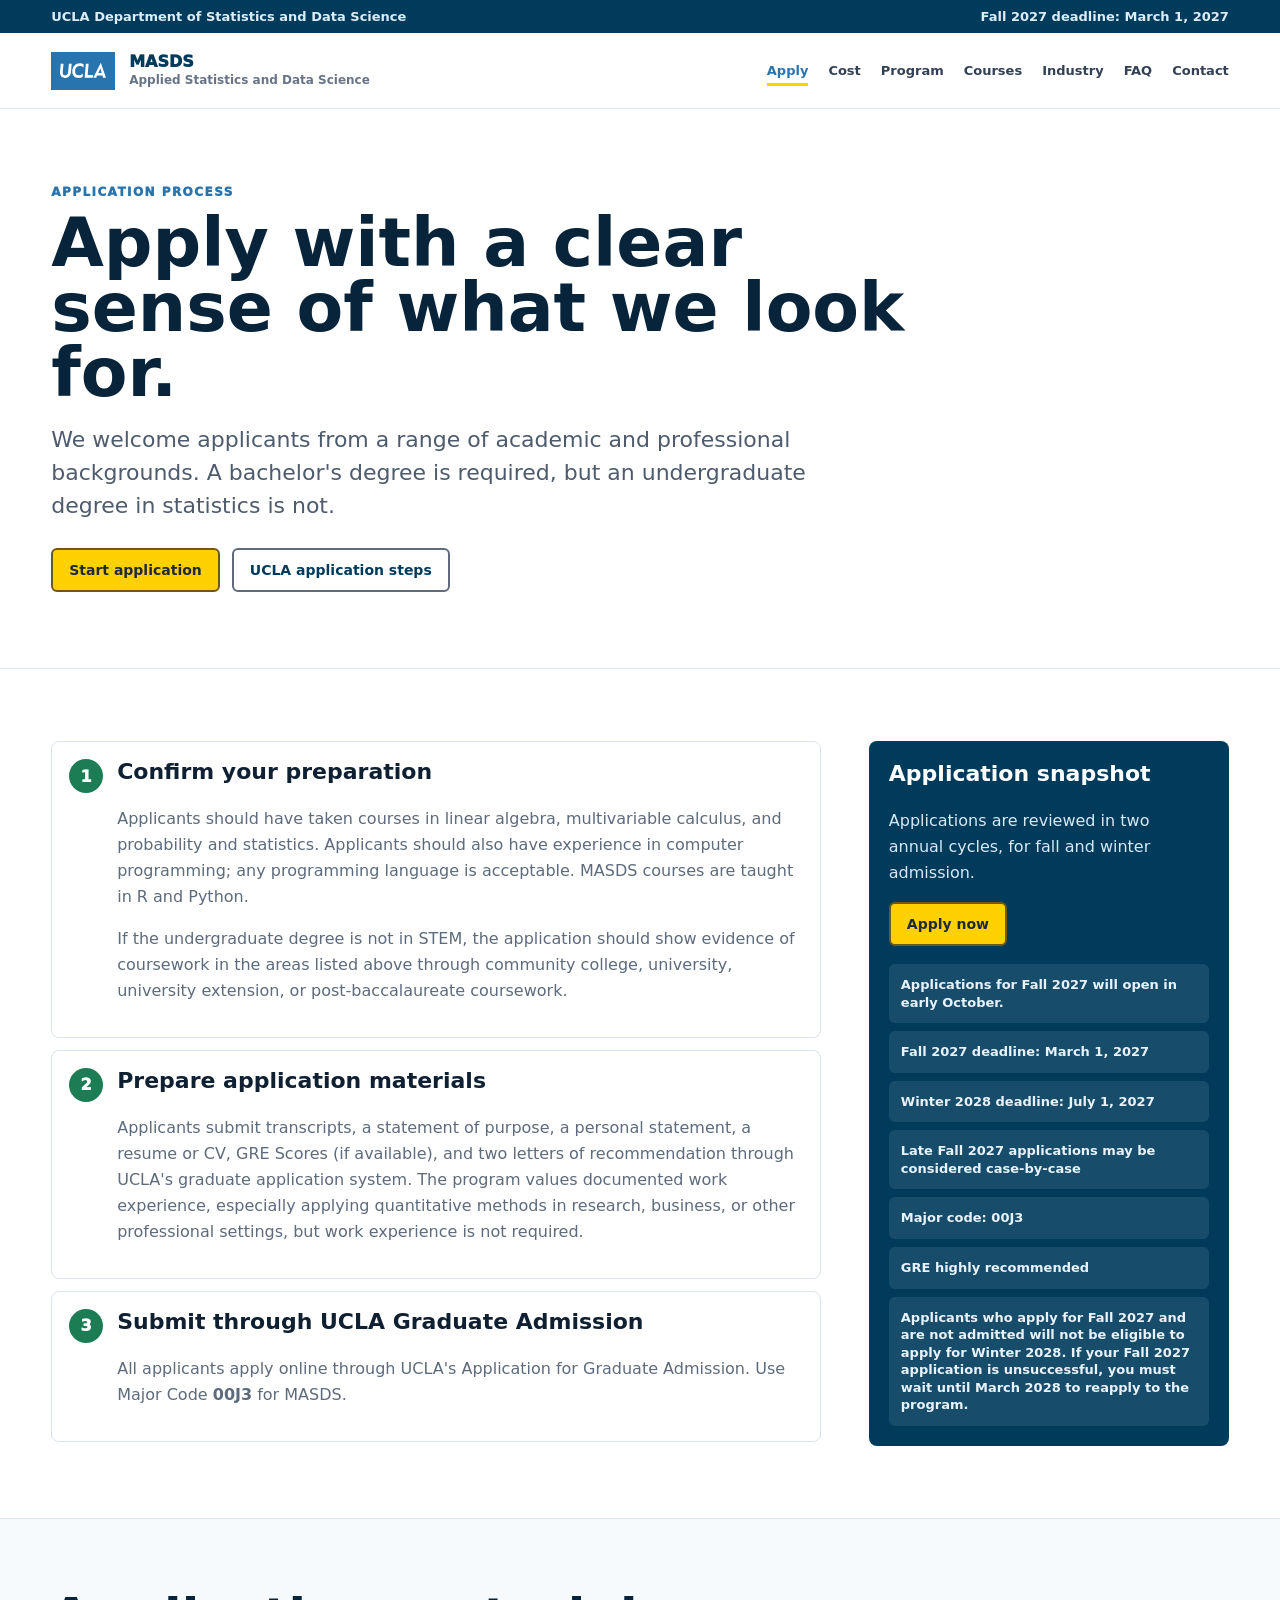
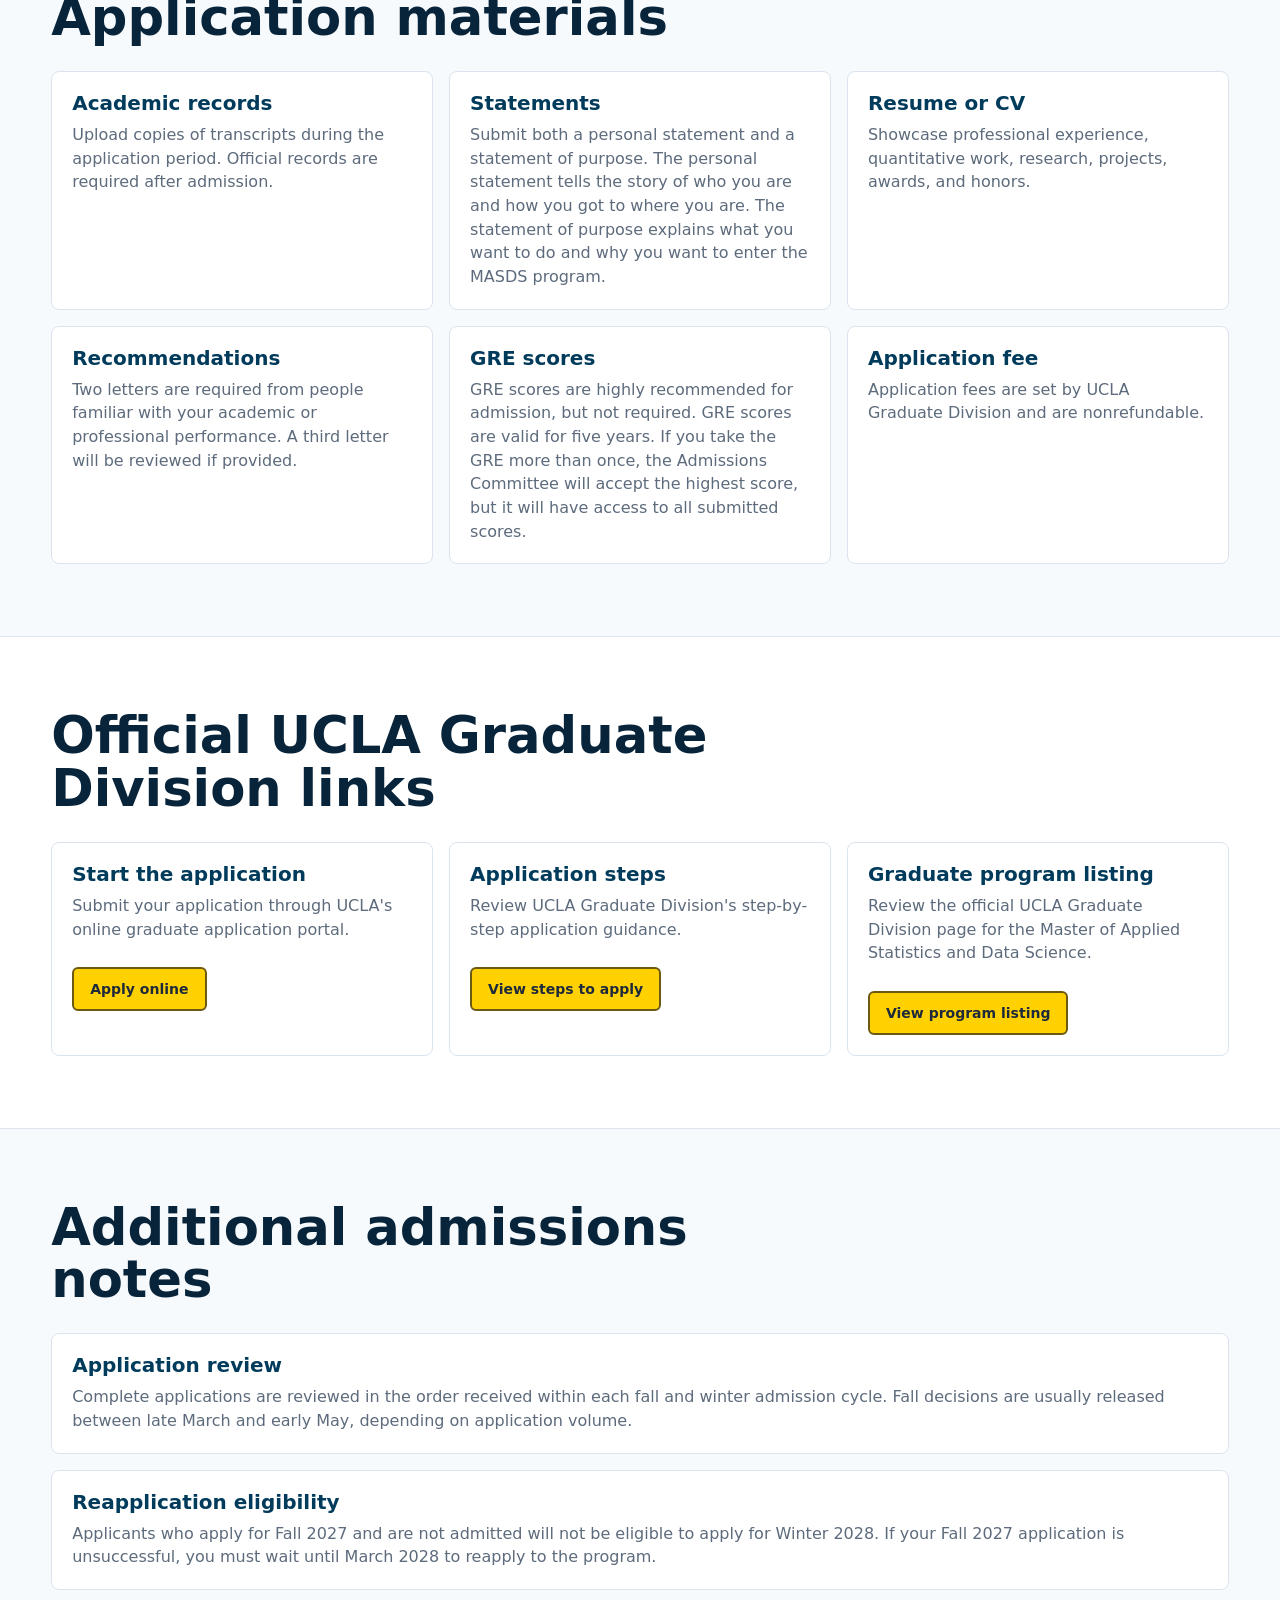
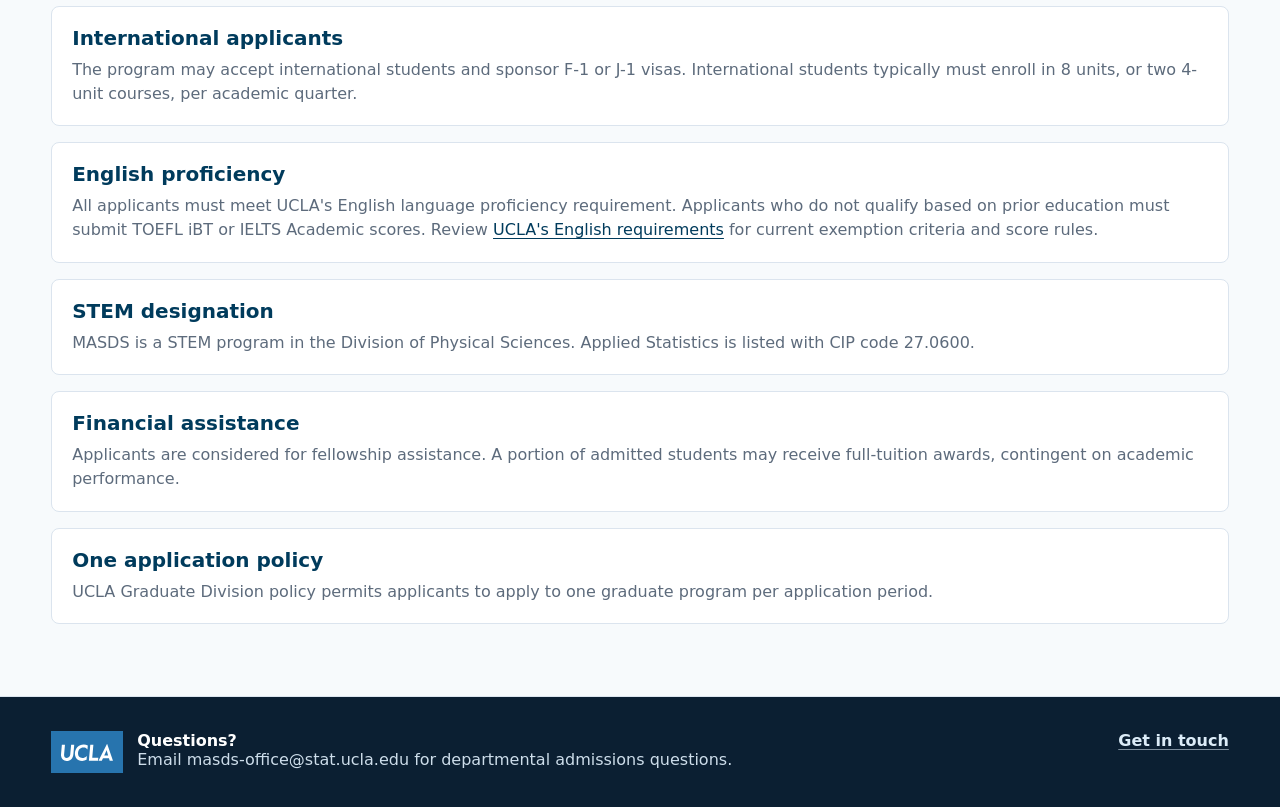
==== commit a1855b5c: "removed and edited text on apply, cost, program pages" ====
--- a/application-process.html
+++ b/application-process.html
@@ -59,10 +59,9 @@
     </section>
 
     <section class="band alt">
-      <div class="section-head">
-        <h2>Application materials</h2>
-        <p>Use this checklist to plan your application before submitting through the UCLA Graduate Division system.</p>
-      </div>
+      <div class="section-head">
+        <h2>Application materials</h2>
+      </div>
       <div class="card-grid">
         <article class="card"><strong>Academic records</strong><span>Upload copies of transcripts during the application period. Official records are required after admission.</span></article>
         <article class="card"><strong>Statements</strong><span>Submit both a personal statement and a statement of purpose. The personal statement tells the story of who you are and how you got to where you are. The statement of purpose explains what you want to do and why you want to enter the MASDS program.</span></article>
@@ -74,10 +73,9 @@
     </section>
 
     <section class="band">
-      <div class="section-head">
-        <h2>Official UCLA Graduate Division links</h2>
-        <p>Use UCLA Graduate Division resources to confirm official program requirements and application instructions before submitting.</p>
-      </div>
+      <div class="section-head">
+        <h2>Official UCLA Graduate Division links</h2>
+      </div>
       <div class="card-grid">
         <article class="card"><strong>Start the application</strong><span>Submit your application through UCLA's online graduate application portal.</span><div class="section-actions"><a class="button" href="https://apply.grad.ucla.edu/apply/">Apply online</a></div></article>
         <article class="card"><strong>Application steps</strong><span>Review UCLA Graduate Division's step-by-step application guidance.</span><div class="section-actions"><a class="button" href="https://grad.ucla.edu/admissions/steps-to-apply/">View steps to apply</a></div></article>
@@ -86,10 +84,9 @@
     </section>
 
     <section class="band alt">
-      <div class="section-head">
-        <h2>Additional admissions notes</h2>
-        <p>These details help applicants plan timing, testing, and eligibility before submitting an application.</p>
-      </div>
+      <div class="section-head">
+        <h2>Additional admissions notes</h2>
+      </div>
       <div class="card-grid vertical-card-grid">
         <article class="card"><strong>Application review</strong><span>Complete applications are reviewed in the order received within each fall and winter admission cycle. Fall decisions are usually released between late March and early May, depending on application volume.</span></article>
         <article class="card"><strong>Reapplication eligibility</strong><span>Applicants who apply for Fall 2027 and are not admitted will not be eligible to apply for Winter 2028. If your Fall 2027 application is unsuccessful, you must wait until March 2028 to reapply to the program.</span></article>
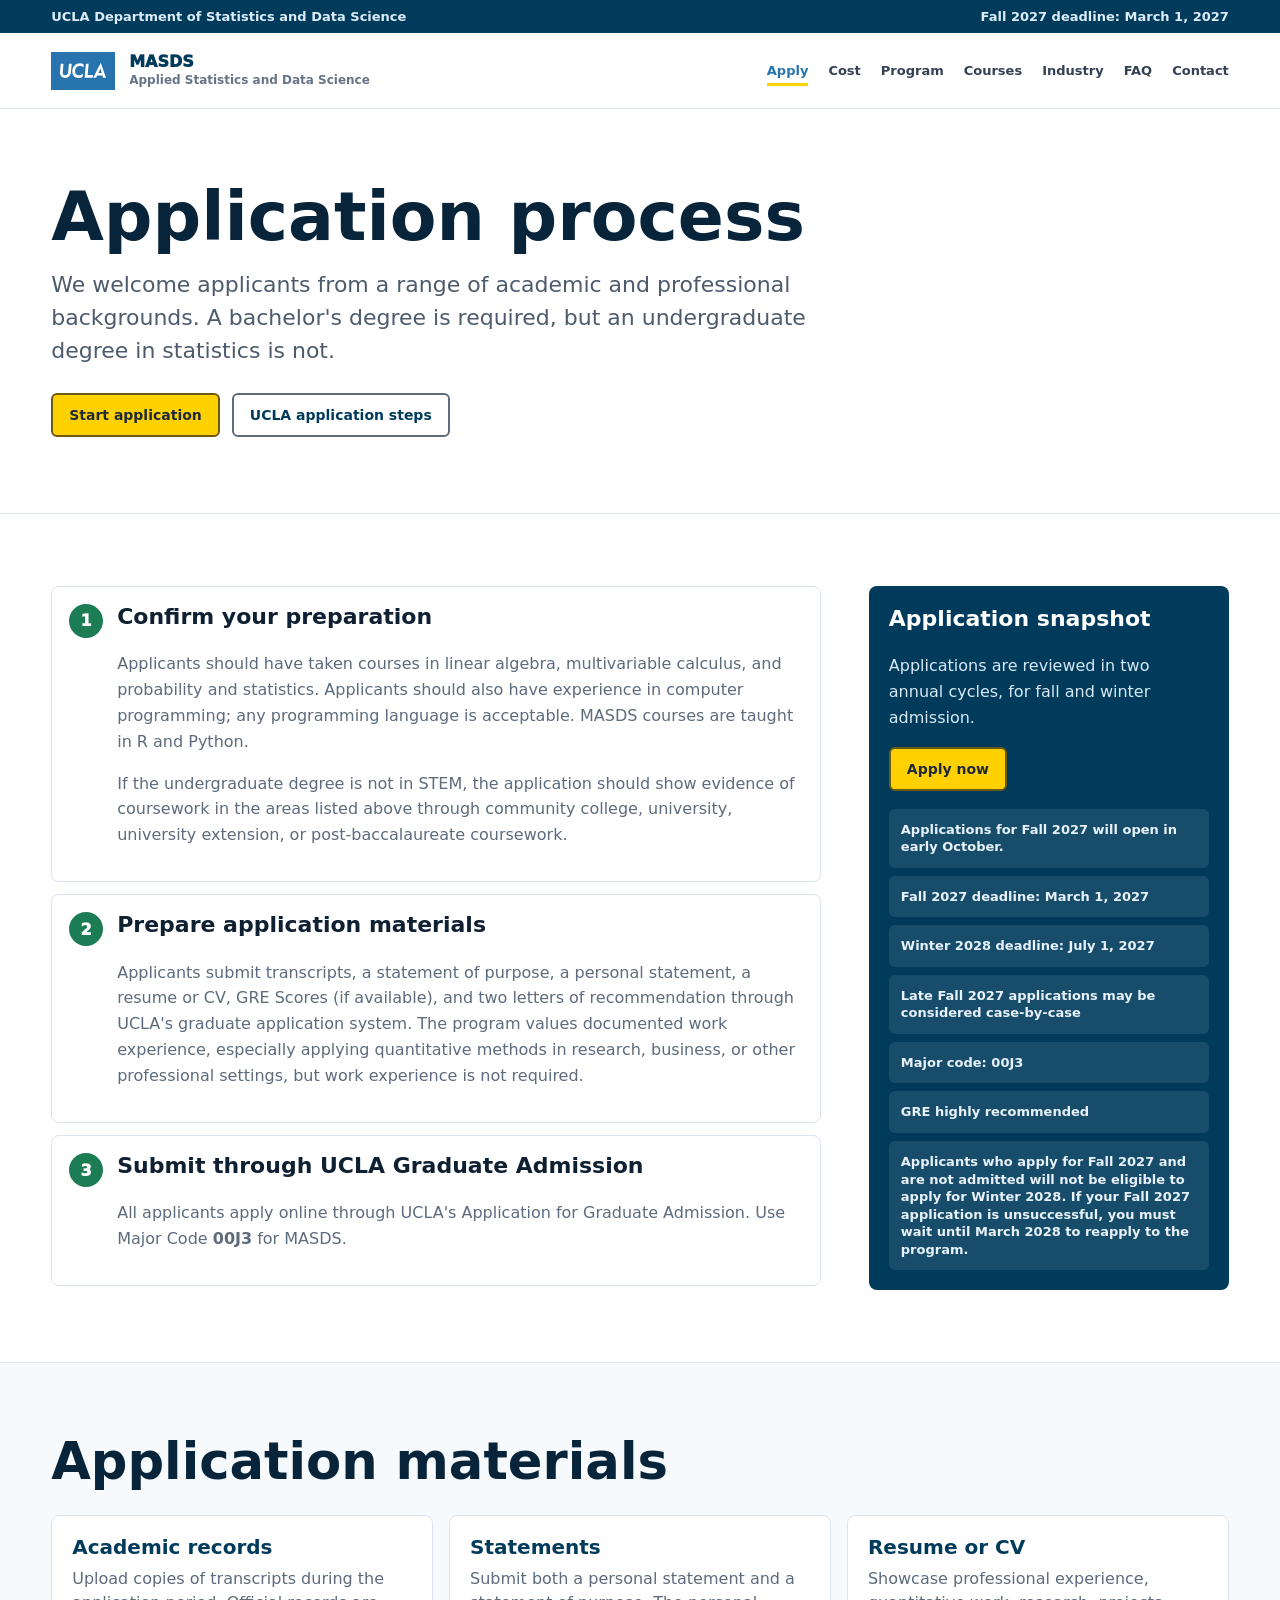
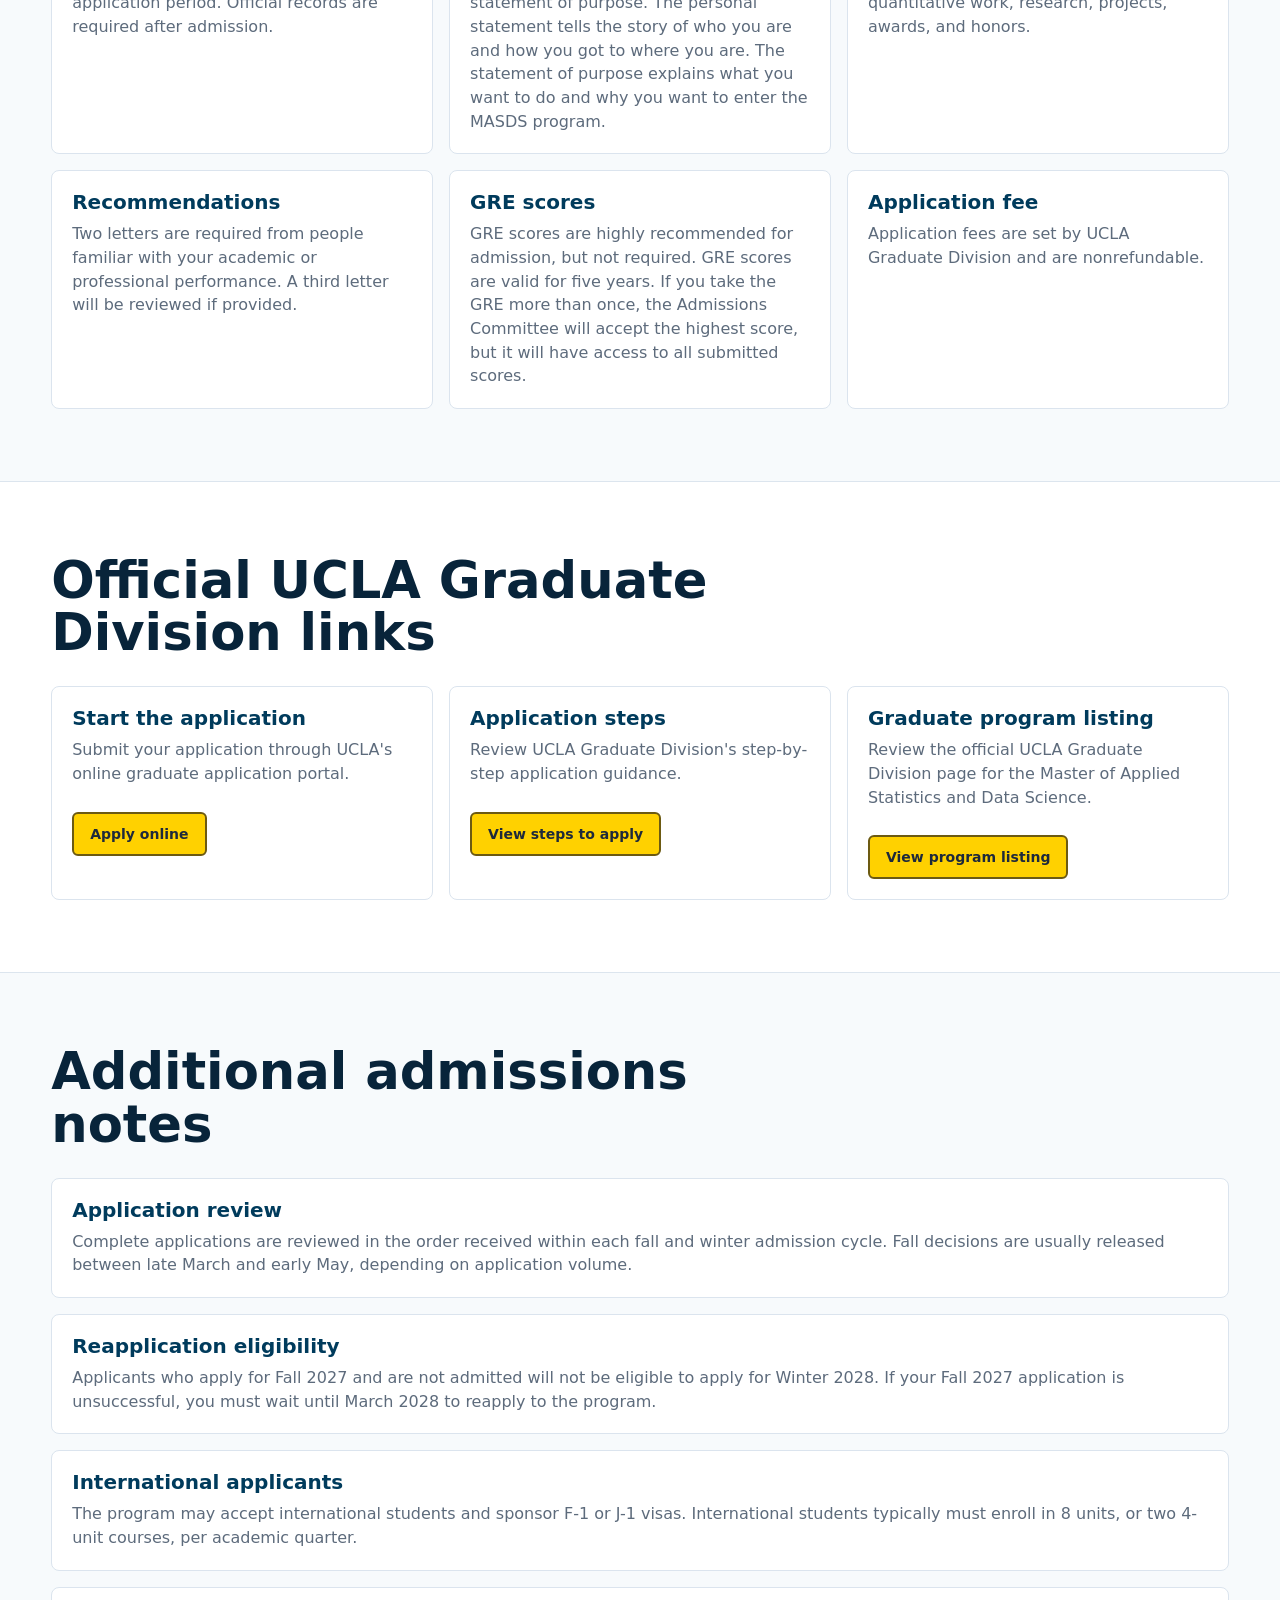
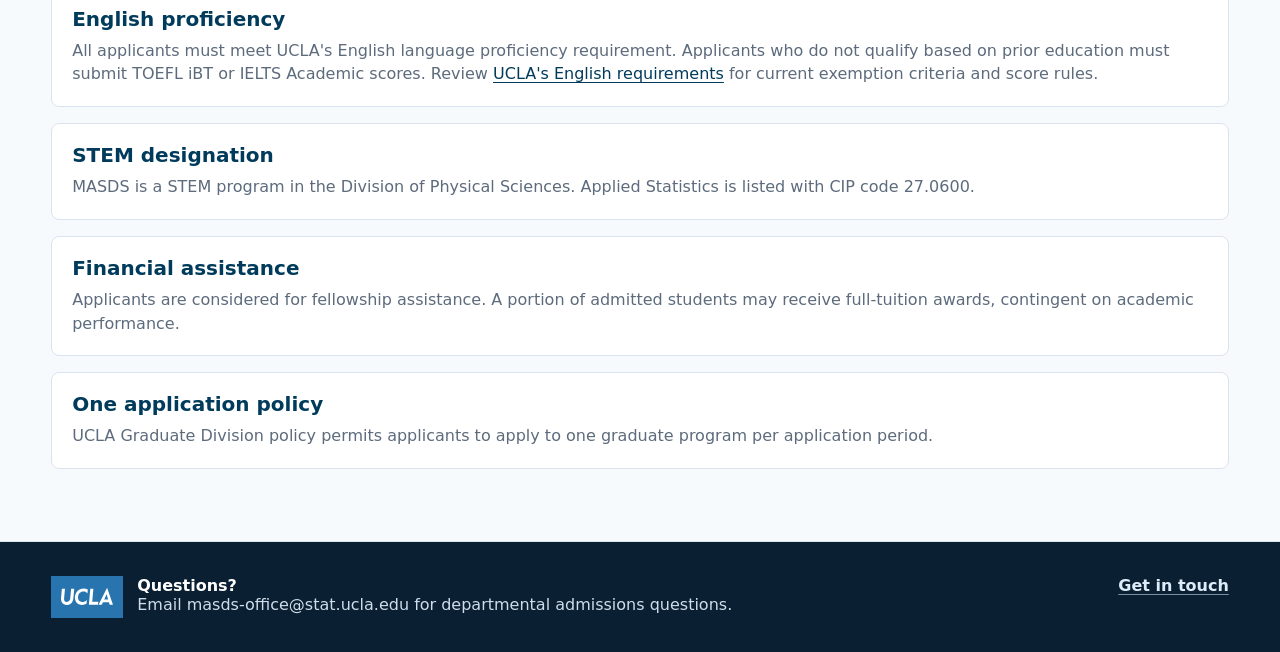
==== commit 075bec3f: "changes to headings, added pdf forms of course waiver, 496, and 497" ====
--- a/application-process.html
+++ b/application-process.html
@@ -23,8 +23,7 @@
   </nav>
 
   <header class="page-hero" id="main-content" tabindex="-1">
-    <p class="eyebrow">Application process</p>
-    <h1>Apply with a clear sense of what we look for.</h1>
+    <h1>Application process</h1>
     <p class="page-copy">We welcome applicants from a range of academic and professional backgrounds. A bachelor's degree is required, but an undergraduate degree in statistics is not.</p>
     <div class="hero-actions">
       <a class="button" href="https://apply.grad.ucla.edu/apply/">Start application</a>
--- a/assets/styles.css
+++ b/assets/styles.css
@@ -244,13 +244,13 @@
   background-position: center;
 }
 
-.page-hero {
-  padding: clamp(40px, 7vw, 76px) clamp(18px, 4vw, 56px);
-  background: #fff;
-  border-bottom: 1px solid var(--line);
-}
-
-.eyebrow {
+.page-hero {
+  padding: clamp(40px, 7vw, 76px) clamp(18px, 4vw, 56px);
+  background: #fff;
+  border-bottom: 1px solid var(--line);
+}
+
+.eyebrow {
   margin: 0 0 12px;
   color: var(--ucla-blue);
   font-size: 12px;
@@ -504,6 +504,11 @@
   margin-bottom: 0;
 }
 
+.section-head-copy {
+  display: grid;
+  gap: 12px;
+}
+
 .comparison-intro {
   max-width: 900px;
   margin-bottom: 28px;
@@ -639,16 +644,54 @@
   border: 1px solid #dbe4ee;
 }
 
-.check {
-  display: grid;
-  place-items: center;
+.check {
+  display: grid;
+  place-items: center;
   width: 34px;
   height: 34px;
   border-radius: 50%;
   color: #fff;
   background: var(--green);
-  font-weight: 950;
-}
+  font-weight: 950;
+}
+
+.thesis-steps {
+  max-width: 1040px;
+}
+
+.thesis-step {
+  grid-template-columns: 42px minmax(0, 1fr);
+  gap: 18px;
+  padding: clamp(20px, 3vw, 28px);
+}
+
+.thesis-step .check {
+  width: 42px;
+  height: 42px;
+}
+
+.thesis-step h2 {
+  margin-bottom: 12px;
+  font-size: clamp(24px, 3vw, 32px);
+  line-height: 1.1;
+}
+
+.thesis-step p:last-child,
+.thesis-step .resource-list:last-child {
+  margin-bottom: 0;
+}
+
+.step-optional {
+  color: var(--muted);
+  font-size: .7em;
+  font-weight: 750;
+}
+
+.step-note {
+  padding: 14px 16px;
+  border-left: 5px solid var(--ucla-gold);
+  background: #fff8dc;
+}
 
 .video-feature {
   display: grid;
